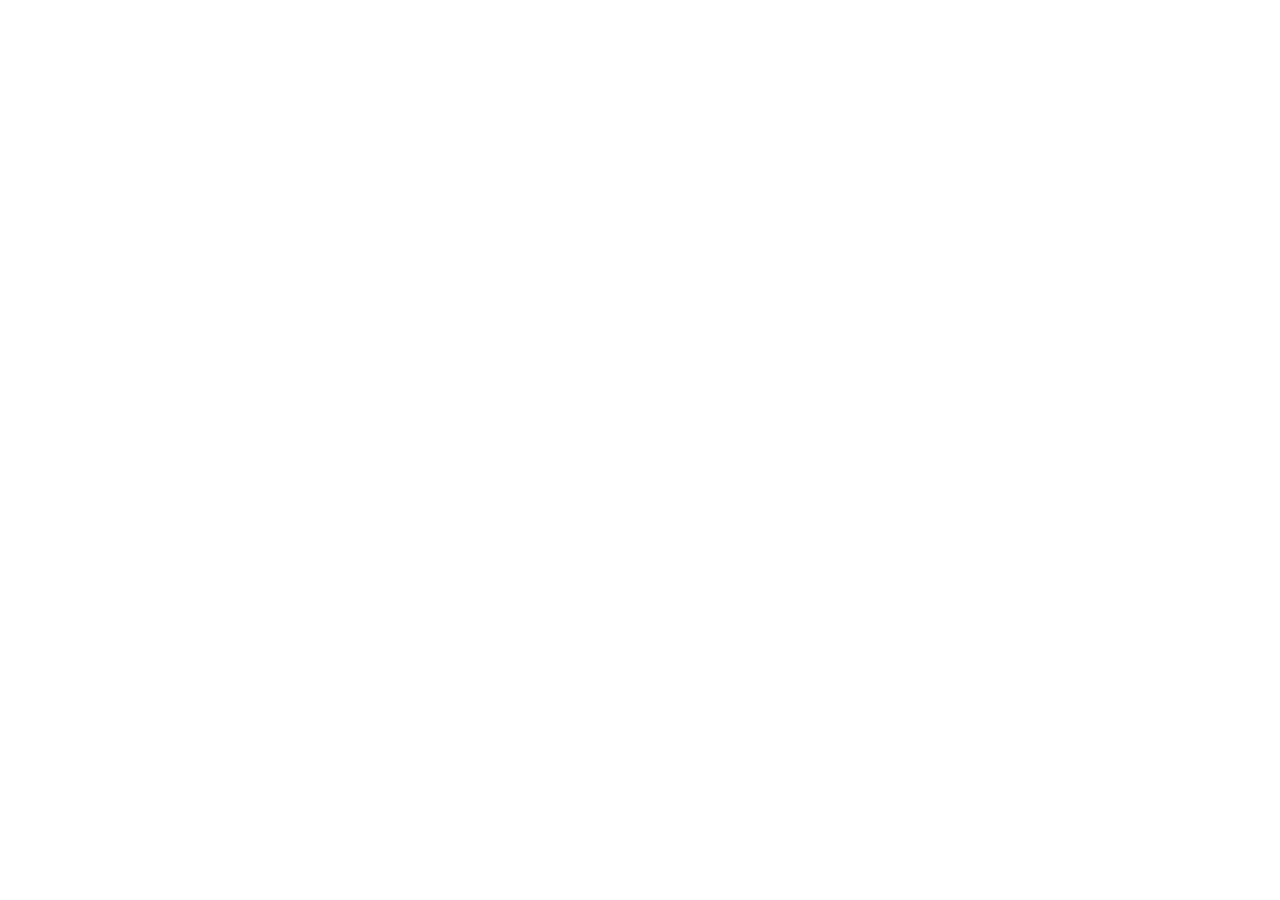
==== contacto.html @ 847147ae "feat: proyecto base" ====
<!DOCTYPE html>
<html lang="es">
<head>
    <meta charset="UTF-8">
    <meta name="viewport" content="width=device-width, initial-scale=1.0">
    <title>Contacto | SaludVida Hospital</title>
    <link rel="stylesheet" href="css/styles.css">
</head>
<body>

</body>
</html>
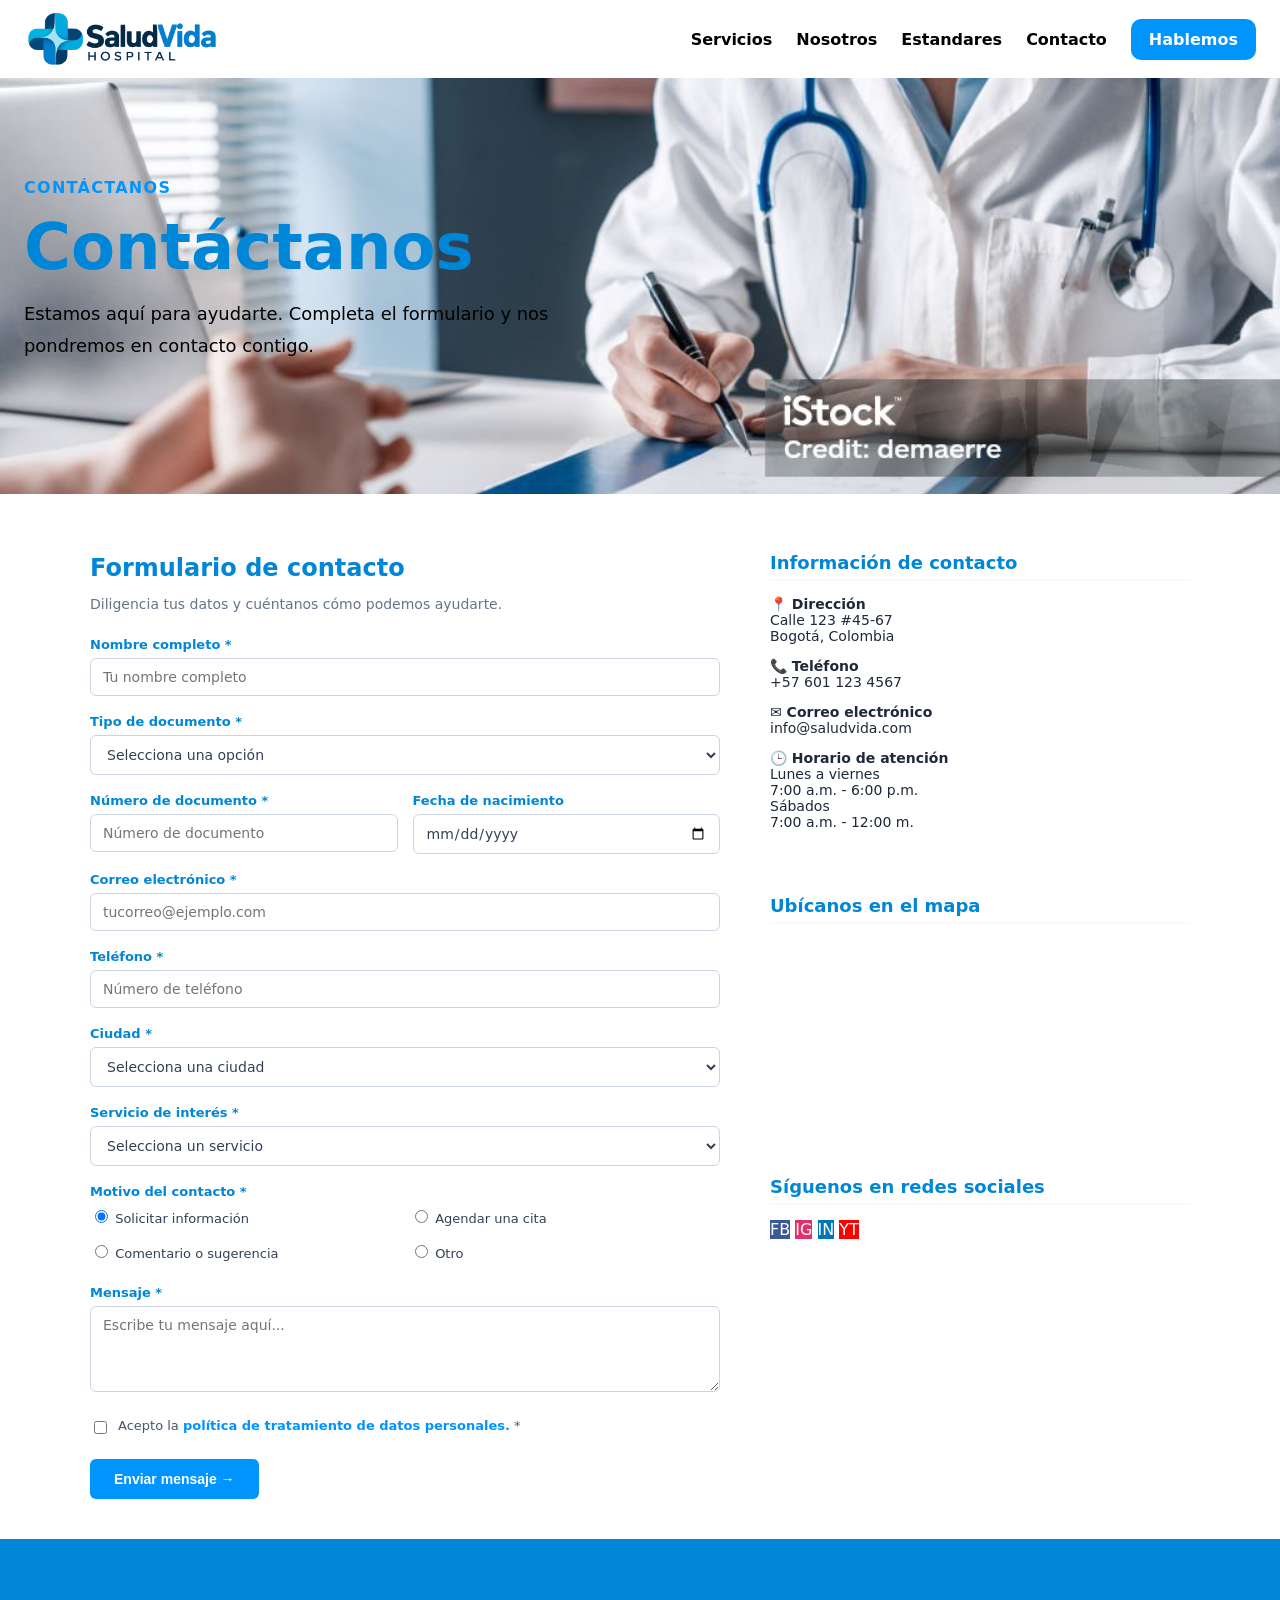
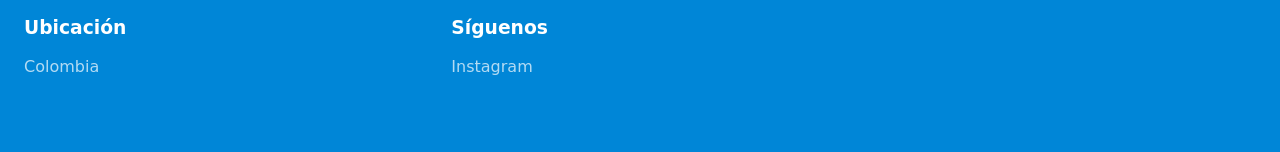
==== commit 310fec61: "examen me toco con git hub" ====
--- a/contacto.html
+++ b/contacto.html
@@ -7,6 +7,317 @@
     <link rel="stylesheet" href="css/styles.css">
 </head>
 <body>
-
-</body>
-</html>
+    <header class="header">
+        <div class="container header-container">
+
+            <a class="brand" href="index.html">
+                <img src="img/logos/logo-saludvida-header.png" />
+
+            </a>
+            <nav class="nav" aria-label="Navegación principal">
+                <a href="#servicios">Servicios</a>
+                <a href="#nosotros">Nosotros</a>
+                <a href="#estandares">Estandares</a>
+                <a href="#contacto">Contacto</a>
+                <a class="nav-cta" href="#contacto">Hablemos</a>
+            </nav>
+        </div>
+    </header>
+    <!-- Sección Hero / Banner Principal (Recicla por completo tus clases .hero y .hero-grid) -->
+    <section class="hero">
+        <div class="container hero-grid">
+            <div class="hero-text">
+                <span class="eyebrow">CONTÁCTANOS</span>
+                <h1>Contáctanos</h1>
+                <p class="hero-description">Estamos aquí para ayudarte. Completa el formulario y nos pondremos en contacto contigo.</p>
+            </div>
+        </div>
+    </section>
+
+    <!-- Cuerpo Principal: Contenedor con distribución asimétrica en dos columnas -->
+    <!-- CONTENEDOR PRINCIPAL EN DOS COLUMNAS -->
+    <main class="seccion-contacto-unificada">
+
+        <!-- COLUMNA IZQUIERDA: FORMULARIO -->
+        <section class="columna-formulario">
+            <h2>Formulario de contacto</h2>
+            <p class="instruccion-sub">Diligencia tus datos y cuéntanos cómo podemos ayudarte.</p>
+
+            <form action="#" method="POST">
+                <div class="grupo-campo">
+                    <label for="nombre_completo">Nombre completo *</label>
+                    <input type="text" id="nombre_completo" required placeholder="Tu nombre completo">
+                </div>
+
+                <div class="fila-campos-dobles">
+                    <div class="grupo-campo">
+                        <label for="tipo_documento">Tipo de documento *</label>
+                        <select id="tipo_documento" required>
+                            <option value="" disabled selected>Selecciona una opción</option>
+                            <option value="cc">Cédula de Ciudadanía</option>
+                            <option value="ce">Cédula de Extranjería</option>
+                        </select>
+                    </div>
+                </div>
+
+                <div class="fila-campos-dobles">
+                    <div class="grupo-campo">
+                        <label for="num_documento">Número de documento *</label>
+                        <input type="text" id="num_documento" required placeholder="Número de documento">
+                    </div>
+                    <div class="grupo-campo">
+                        <label for="fecha_nacimiento">Fecha de nacimiento</label>
+                        <input type="date" id="fecha_nacimiento">
+                    </div>
+                </div>
+
+                <div class="grupo-campo">
+                    <label for="correo_electronico">Correo electrónico *</label>
+                    <input type="email" id="correo_electronico" required placeholder="tucorreo@ejemplo.com">
+                </div>
+
+                <div class="grupo-campo">
+                    <label for="telefono_contacto">Teléfono *</label>
+                    <input type="tel" id="telefono_contacto" required placeholder="Número de teléfono">
+                </div>
+
+                <div class="grupo-campo">
+                    <label for="ciudad_seleccion">Ciudad *</label>
+                    <select id="ciudad_seleccion" required>
+                        <option value="" disabled selected>Selecciona una ciudad</option>
+                        <option value="bogota">Bogotá</option>
+                        <option value="pasto">Pasto</option>
+                    </select>
+                </div>
+
+                <div class="grupo-campo">
+                    <label for="servicio_interes">Servicio de interés *</label>
+                    <select id="servicio_interes" required>
+                        <option value="" disabled selected>Selecciona un servicio</option>
+                        <option value="consulta">Consulta General</option>
+                        <option value="urgencias">Urgencias</option>
+                    </select>
+                </div>
+
+                <div class="grupo-campo">
+                    <label>Motivo del contacto *</label>
+                    <div class="cuadricola-radios">
+                        <label class="opcion-radio"><input type="radio" name="motivo" checked> Solicitar información</label>
+                        <label class="opcion-radio"><input type="radio" name="motivo"> Agendar una cita</label>
+                        <label class="opcion-radio"><input type="radio" name="motivo"> Comentario o sugerencia</label>
+                        <label class="opcion-radio"><input type="radio" name="motivo"> Otro</label>
+                    </div>
+                </div>
+
+                <div class="grupo-campo">
+                    <label for="mensaje_texto">Mensaje *</label>
+                    <textarea id="mensaje_texto" rows="4" placeholder="Escribe tu mensaje aquí..."></textarea>
+                </div>
+
+                <div class="grupo-checkbox">
+                    <input type="checkbox" id="acepto_politica" required>
+                    <label for="acepto_politica">Acepto la <a href="#">política de tratamiento de datos personales.</a> *</label>
+                </div>
+
+                <button type="submit" class="boton-enviar-formulario">Enviar mensaje &rarr;</button>
+            </form>
+        </section>
+
+        <!-- COLUMNA DERECHA: SIDEBAR DE INFORMACIÓN -->
+        <aside class="columna-informacion">
+            <div class="bloque-datos-contacto">
+                <h3>Información de contacto</h3>
+                <p><strong>📍 Dirección</strong><br><span class="texto-secundario">Calle 123 #45-67<br>Bogotá, Colombia</span></p>
+                <p><strong>📞 Teléfono</strong><br><span class="texto-secundario">+57 601 123 4567</span></p>
+                <p><strong>✉️ Correo electrónico</strong><br><span class="texto-secundario">info@saludvida.com</span></p>
+                <p><strong>🕒 Horario de atención</strong><br><span class="texto-secundario">Lunes a viernes<br>7:00 a.m. - 6:00 p.m.<br>Sábados<br>7:00 a.m. - 12:00 m.</span></p>
+            </div>
+
+            <div class="bloque-mapa-ubicacion">
+                <h3>Ubícanos en el mapa</h3>
+                <div class="marcador-mapa-borde">
+                    <iframe src="https://google.com" width="100%" height="180" style="border:0;" allowfullscreen="" loading="lazy"></iframe>
+                </div>
+            </div>
+
+            <div class="bloque-redes-enlaces">
+                <h3>Síguenos en redes sociales</h3>
+                <div class="contenedor-botones-redes">
+                    <a href="#" class="btn-red-social" style="background-color: #3b5998; color: white;">FB</a>
+                    <a href="https://instagram.com" target="_blank" rel="noopener noreferrer" class="btn-red-social" style="background-color: #e1306c; color: white;">IG</a>
+                    <a href="#" class="btn-red-social" style="background-color: #0077b5; color: white;">IN</a>
+                    <a href="#" class="btn-red-social" style="background-color: #ff0000; color: white;">YT</a>
+                </div>
+            </div>
+        </aside>
+        </main>
+
+        <footer class="footer" id="contacto">
+            <div class="container footer-grid">
+                <section><h3>Ubicación</h3><p>Colombia</p></section>
+                <section>
+                    <h3>Síguenos</h3>
+                    <a href="https://www.instagram.com/axel__under/" target="_blank" rel="noopener noreferrer">Instagram</a>
+                </section>
+            </div>
+        </footer>
+
+
+        <!-- ESTILOS INTERNOS LOCALIZADOS (Evitan dañar el resto del sitio) -->
+        <style>
+            .seccion-contacto-unificada {
+                display: flex;
+                gap: 50px;
+                max-width: 1140px;
+                margin: 40px auto;
+                padding: 0 20px;
+                font-family: 'Segoe UI', system-ui, sans-serif;
+                color: #1e293b;
+            }
+
+            .columna-formulario {
+                flex: 1.2;
+            }
+
+            .columna-informacion {
+                flex: 0.8;
+                display: flex;
+                flex-direction: column;
+                gap: 35px;
+            }
+
+            .columna-formulario h2 {
+                color: #0086d7; /* Tu color --navy */
+                font-size: 24px;
+                margin-bottom: 4px;
+            }
+
+            .instruccion-sub {
+                color: #64748b;
+                font-size: 14px;
+                margin-bottom: 25px;
+            }
+
+            .grupo-campo {
+                margin-bottom: 18px;
+            }
+
+            .fila-campos-dobles {
+                display: flex;
+                gap: 15px;
+            }
+
+                .fila-campos-dobles .grupo-campo {
+                    flex: 1;
+                }
+
+            .columna-formulario label {
+                display: block;
+                font-weight: 700;
+                margin-bottom: 6px;
+                font-size: 13px;
+                color: #0086d7;
+            }
+
+            .columna-formulario input[type="text"],
+            .columna-formulario input[type="email"],
+            .columna-formulario input[type="tel"],
+            .columna-formulario input[type="date"],
+            .columna-formulario select,
+            .columna-formulario textarea {
+                width: 100%;
+                padding: 10px 12px;
+                border: 1px solid #cbd5e1;
+                border-radius: 6px;
+                font-size: 14px;
+                color: #334155;
+                background-color: #ffffff;
+                box-sizing: border-box;
+                font-family: inherit;
+            }
+
+                .columna-formulario input:focus,
+                .columna-formulario select:focus,
+                .columna-formulario textarea:focus {
+                    outline: none;
+                    border-color: #0094ff; /* Tu color --primary */
+                    box-shadow: 0 0 0 3px rgba(0, 148, 255, 0.12);
+                }
+
+            .cuadricola-radios {
+                display: grid;
+                grid-template-columns: 1fr 1fr;
+                gap: 10px;
+                margin-top: 8px;
+            }
+
+            .opcion-radio {
+                font-weight: 500 !important;
+                font-size: 13px;
+                color: #334155 !important;
+                display: flex;
+                align-items: center;
+                gap: 6px;
+                cursor: pointer;
+            }
+
+            .grupo-checkbox {
+                display: flex;
+                align-items: flex-start;
+                gap: 8px;
+                margin-top: 22px;
+                font-size: 13px;
+            }
+
+                .grupo-checkbox input {
+                    margin-top: 3px;
+                }
+
+                .grupo-checkbox label {
+                    font-weight: 500;
+                    color: #475569;
+                }
+
+                .grupo-checkbox a {
+                    color: #0094ff;
+                    text-decoration: none;
+                    font-weight: 600;
+                }
+
+            .boton-enviar-formulario {
+                background-color: #0094ff;
+                color: #ffffff;
+                border: none;
+                padding: 12px 24px;
+                font-size: 14px;
+                font-weight: 700;
+                border-radius: 6px;
+                cursor: pointer;
+                margin-top: 20px;
+                transition: background-color 0.2s;
+            }
+
+                .boton-enviar-formulario:hover {
+                    background-color: #0086d7;
+                }
+
+            /* ESTILOS LATERALES */
+            .columna-informacion h3 {
+                color: #0086d7;
+                font-size: 18px;
+                margin-bottom: 15px;
+                border-bottom: 2px solid #f8faff;
+                padding-bottom: 6px;
+            }
+
+            .columna-informacion p {
+                font-size: 14px;
+                margin-bottom: 12px;
+                <footer class="footer" id="contacto"> <div class="container footer-grid"> <section><h3>Ubicación</h3><p>Colombia</p></section> <section> <h3>Síguenos</h3> <a href="https://www.instagram.com/axel__under/" target="_blank" rel="noopener noreferrer">Instagram</a> </section> </div> </footer> <footer class="footer" id="contacto"> <div class="container footer-grid"> <section><h3>Ubicación</h3><p>Colombia</p></section> <section> <h3>Síguenos</h3> <a href="https://www.instagram.com/axel__under/" target="_blank" rel="noopener noreferrer">Instagram</a> </section> </div> </footer> <footer class="footer" id="contacto"> <div class="container footer-grid"> <section><h3>Ubicación</h3><p>Colombia</p></section> <section> <h3>Síguenos</h3> <a href="https://www.instagram.com/axel__under/" target="_blank" rel="noopener noreferrer">Instagram</a> </section> </div> </footer> <footer class="footer" id="contacto"> <div class="container footer-grid"> <section><h3>Ubicación</h3><p>Colombia</p></section> <section> <h3>Síguenos</h3> <a href="https://www.instagram.com/axel__under/" target="_blank" rel="noopener noreferrer">Instagram</a> </section> </div> </footer> <footer class="footer" id="contacto"> <div class="container footer-grid"> <section><h3>Ubicación</h3><p>Colombia</p></section> <section> <h3>Síguenos</h3> <a href="https://www.instagram.com/axel__under/" target="_blank" rel="noopener noreferrer">Instagram</a> </section> </div> </footer> <footer class="footer" id="contacto"> <div class="container footer-grid"> <section><h3>Ubicación</h3><p>Colombia</p></section> <section> <h3>Síguenos</h3> <a href="https://www.instagram.com/axel__under/" target="_blank" rel="noopener noreferrer">Instagram</a> </section> </div> </footer> <footer class="footer" id="contacto"> <div class="container footer-grid"> <section><h3>Ubicación</h3><p>Colombia</p></section> <section> <h3>Síguenos</h3> <a href="https://www.instagram.com/axel__under/" target="_blank" rel="noopener noreferrer">Instagram</a> </section> </div> </footer> <footer class="footer" id="contacto"> <div class="container footer-grid"> <section><h3>Ubicación</h3><p>Colombia</p></section> <section> <h3>Síguenos</h3> <a href="https://www.instagram.com/axel__under/" target="_blank" rel="noopener noreferrer">Instagram</a> </section> </div> </footer> <footer class="footer" id="contacto"> <div class="container footer-grid"> <section><h3>Ubicación</h3><p>Colombia</p></section> <section> <h3>Síguenos</h3> <a href="https://www.instagram.com/axel__under/" target="_blank" rel="noopener noreferrer">Instagram</a> </section> </div> </footer>
+
+
+
+
+
+
+
--- a/css/styles.css
+++ b/css/styles.css
@@ -0,0 +1,728 @@
+:root {
+    --primary: #0094ff;
+    --primary-hover: #0094ff;
+    --primary-light: #ffffff;
+    --navy: #0086d7;
+    --text: #000000;
+    --muted: # --border: rgba(255,255,255,.7);
+    --soft: #f8faff;
+    --radius: 14px;
+    --container: 1240px;
+    --shadow: 0 20px 50px rgba(15, 40, 80, .08);
+}
+
+* {
+    box-sizing: border-box;
+}
+
+html {
+    scroll-behavior: smooth;
+}
+
+body {
+    margin: 0;
+    font-family: Inter, system-ui, -apple-system, BlinkMacSystemFont, "Segoe UI", sans-serif;
+    color: var(--text);
+    background: #fff;
+}
+
+a {
+    color: inherit;
+    text-decoration: none;
+}
+
+.container {
+    width: min(calc(100% - 48px), var(--container));
+    margin-inline: auto;
+}
+
+.header {
+    position: sticky;
+    top: 0;
+    z-index: 1000;
+    background: rgba(255, 255, 255, .96);
+    border-bottom: 1px solid var(--border);
+    backdrop-filter: blur(14px);
+}
+
+.header-container {
+    min-height: 78px;
+    display: flex;
+    align-items: center;
+    justify-content: space-between;
+    gap: 28px;
+}
+
+.header img {
+    height: 40%;
+    width: 30%;
+}
+
+.brand-name {
+    font-weight: 800;
+    font-size: 1.2rem;
+    color: var(--navy);
+    text-align:left;
+}
+
+    .brand-name span {
+        color: var(--primary);
+    }
+
+
+.nav {
+    display: flex;
+    align-items: center;
+    gap: 24px;
+}
+
+    .nav a {
+        color: var(--muted);
+        font-weight: 600;
+    }
+
+        .nav a:hover {
+            color: var(--primary);
+        }
+
+.nav-cta {
+    padding: 11px 18px;
+    border-radius: 10px;
+    background: var(--primary);
+    color: #fff !important;
+}
+
+.hero {
+    padding: 100px 0 115px;
+    overflow: hidden;
+    background-image: url(../img/img_hero.jpg) ;
+    background-size: cover;
+    background-position: center;
+    background-repeat: no-repeat;
+}
+
+
+.hero-grid {
+    display: grid;
+    grid-template-columns: minmax(0, 1.08fr) minmax(380px, .92fr);
+    align-items: center;
+    gap: 80px;
+}
+
+.eyebrow {
+    color: var(--primary);
+    font-weight: 800;
+    letter-spacing: .08em;
+}
+
+.hero h1 {
+    margin: 18px 0 0;
+    color: var(--navy);
+    font-size: clamp(3.2rem, 5vw, 5rem);
+    line-height: 1.02;
+}
+
+    .hero h1 span {
+        color: var(--primary);
+    }
+
+.hero-description {
+    color: var(--muted);
+    font-size: 1.12rem;
+    line-height: 1.75;
+}
+
+.hero-actions {
+    display: flex;
+    flex-wrap: wrap;
+    gap: 14px;
+    margin-top: 30px;
+}
+
+.primary-action, .secondary-action {
+    padding: 14px 20px;
+    border-radius: 10px;
+    font-weight: 700;
+}
+
+.primary-action {
+    background: var(--primary);
+    color: #fff;
+}
+
+.secondary-action {
+    border: 1px solid var(--border);
+}
+
+.security-visual {
+    min-height: 430px;
+    display: grid;
+    place-items: center;
+    background: var(--primary-light);
+    border-radius: 28px;
+    color: var(--primary);
+    font-weight: 900;
+    text-align: center;
+    font-size: 50px;
+}
+
+.security-visual img {
+    width:100%;
+    height:100%;
+}
+
+.services {
+    padding: 10px;
+    background: var(--soft);
+}
+
+.section-heading {
+    max-width: 760px;
+    margin-bottom: 40px;
+}
+
+.section-label {
+    color: var(--primary);
+    font-weight: 800;
+    letter-spacing: .08em;
+}
+
+.section-heading h2 {
+    color: var(--navy);
+    font-size: 2.5rem;
+    margin: 12px 0;
+}
+
+.section-heading p {
+    color: var(--muted);
+    line-height: 1.7;
+}
+
+.services-grid {
+    display: flex;
+    flex-direction: row;
+    gap: 24px;
+    justify-content: space-between;
+}
+
+.service-card {
+    display: flex;
+    flex-direction: column;
+    padding: 10px;
+    border: 1px solid var(--text);
+    border-radius: var(--radius);
+    background: #ffffff;
+    transition: .2s;
+    flex: 1;
+}
+.service-card {
+    display: flex;
+    flex-direction: column;
+    padding: 10px;
+    border: 1px solid var(--text);
+    border-radius: var(--radius);
+    background: #ffffff;
+    transition: .2s;
+    flex: 1;
+}
+
+    .service-card:hover {
+        transform: translateY(-5px);
+        box-shadow: var(--shadow);
+    }
+
+.tag-list1 {
+    display: flex;
+    flex-wrap: wrap;
+    gap: 8px;
+    margin-top: 20px;
+    flex: 1;
+}
+
+    .tag-list span {
+        padding: 7px 10px;
+        background: var(--navy);
+        border-radius: 999px;
+        color: var(--text);
+        position:center;
+        text-align:center;
+    }
+.tag-list1 span {
+    padding: 7px 10px;
+    background: var(--navy);
+    border-radius: 999px;
+    color: var(--text);
+    position: center;
+    text-align: center;
+}
+
+.tag-list img {
+    height:70%;
+    width:100%;
+}
+.tag-list1 img {
+    height: 60%;
+    width: 100%;
+}
+.tag-list h3 {
+        color: var(--text);
+        position: center;
+        text-align: center;
+}
+.tag-list1 h3 {
+    color: var(--text);
+    position: center;
+    text-align: center;
+}
+.card-links {
+    display: grid;
+    gap: 10px;
+    margin-top: auto;
+    padding-top: 28px;
+}
+
+
+.standards {
+    padding: 45px 0;
+    background: var(--primary-light);
+}
+
+.standards-grid {
+    display: grid;
+    grid-template-columns: repeat(4, 1fr);
+    gap: 12px;
+}
+
+.standard {
+    min-height: 82px;
+    display: grid;
+    place-items: center;
+    border: 1px solid var(--border);
+    border-radius: 12px;
+    font-weight: 800;
+    background: var(--navy);
+}
+
+.about {
+    padding: 95px 0;
+}
+
+
+.cta {
+    padding: 80px 0;
+}
+
+.cta-box {
+    display: flex;
+    align-items: center;
+    justify-content: space-between;
+    gap: 40px;
+    padding: 42px;
+    border-radius: 20px;
+    background: var(--navy);
+    color: #fff;
+}
+
+    .cta-box h2 {
+        margin: 10px 0 0;
+        max-width: 780px;
+    }
+
+.cta-button {
+    padding: 14px 20px;
+    border-radius: 10px;
+    background: var(--primary);
+    color: #fff;
+    font-weight: 800;
+    white-space: nowrap;
+}
+
+.footer {
+    padding: 60px 0;
+    background: var(--navy);
+    color: #fff;
+}
+
+.footer-grid {
+    display: grid;
+    grid-template-columns: repeat(3, 1fr);
+    gap: 50px;
+}
+
+.footer p, .footer a {
+    color: rgba(255,255,255,.7);
+}
+
+@media (max-width: 1024px) {
+    .hero-grid {
+        grid-template-columns: 1fr;
+    }
+}
+
+@media (max-width: 800px) {
+    .header-container {
+        align-items: flex-start;
+        flex-direction: column;
+        padding-block: 16px;
+    }
+
+    .nav {
+        flex-wrap: wrap;
+    }
+
+    .services-grid, .standards-grid, .footer-grid {
+        grid-template-columns: 1fr;
+    }
+
+    .cta-box {
+        align-items: flex-start;
+        flex-direction: column;
+    }
+}
+
+@media (max-width: 640px) {
+    .container {
+        width: min(calc(100% - 28px), var(--container));
+    }
+
+    .hero {
+        padding: 70px 0;
+    }
+
+        .hero h1 {
+            font-size: 2.75rem;
+        }
+
+    .service-card {
+        padding: 26px;
+    }
+}
+
+
+.service-hero {
+    padding: 90px 0;
+    background: var(--soft);
+}
+
+.service-hero-grid {
+    display: grid;
+    grid-template-columns: 1.1fr .9fr;
+    gap: 70px;
+    align-items: center;
+}
+
+.service-category {
+    color: var(--primary);
+    font-weight: 800;
+    letter-spacing: .08em;
+}
+
+.service-hero h1 {
+    margin: 12px 0;
+    color: var(--navy);
+    font-size: 4rem;
+}
+
+.service-hero h2 {
+    color: var(--navy);
+    font-size: 1.5rem;
+}
+
+.service-hero p {
+    color: var(--muted);
+    line-height: 1.75;
+}
+
+.service-visual {
+    min-height: 300px;
+    display: grid;
+    place-items: center;
+    border-radius: 24px;
+    background: var(--primary-light);
+    color: var(--primary);
+    font-size: 4rem;
+    font-weight: 900;
+}
+
+    .service-visual img {
+        width: 350px;
+        height: 250px;
+    }
+
+@media (max-width: 1024px) {
+    .service-hero-grid {
+        grid-template-columns: 1fr;
+    }
+}
+
+
+.service-section {
+    padding: 85px 0;
+}
+
+.service-section-soft {
+    background: var(--soft);
+}
+
+.feature-grid {
+    display: grid;
+    grid-template-columns: repeat(3, minmax(0,1fr));
+    gap: 20px;
+}
+
+.feature-card {
+    padding: 28px;
+    border: 1px solid var(--border);
+    border-radius: var(--radius);
+    background: var(--navy);
+}
+
+.steps {
+    display: grid;
+    grid-template-columns: repeat(4, minmax(0,1fr));
+    gap: 20px;
+}
+
+.step {
+    padding-top: 20px;
+    border-top: 2px solid var(--primary);
+    background: var(--navy)
+}
+
+    .step span {
+        color: var(--primary-light);
+        font-weight: 800;
+    }
+
+@media (max-width: 1024px) {
+    .feature-grid {
+        grid-template-columns: 1fr;
+    }
+
+    .steps {
+        grid-template-columns: repeat(2, 1fr);
+    }
+}
+
+@media (max-width: 640px) {
+    .steps {
+        grid-template-columns: 1fr;
+    }
+}
+
+.form{
+
+}
+.form-grid{
+   grid-auto-rows:auto;
+}
+
+
+
+.noticias-seccion {
+    max-width: 1200px;
+    margin: 40px auto;
+    padding: 0 20px;
+    font-family: 'Segoe UI', Tahoma, Geneva, Verdana, sans-serif;
+}
+
+.noticias-header {
+    display: flex;
+    justify-content: space-between;
+    align-items: center;
+    margin-bottom: 24px;
+}
+
+    .noticias-header h2 {
+        color: #0f172a;
+        font-size: 24px;
+        margin: 0;
+    }
+
+.ver-todas {
+    color: #0284c7;
+    text-decoration: none;
+    font-weight: 600;
+}
+
+
+.services-grid {
+    display: flex;
+    flex-direction: row;
+    flex-wrap: wrap; 
+    gap: 24px;
+    justify-content: space-between;
+}
+
+.noticia-card {
+    flex: 1;
+    min-width: 280px;
+    background-color: #ffffff;
+    border-radius: 12px;
+    overflow: hidden;
+    display: flex;
+    flex-direction: column;
+    box-shadow: 0 4px 12px rgba(0, 0, 0, 0.03); 
+}
+
+
+.card-image img {
+    width: 100%;
+    height: 180px;
+    object-fit: cover; 
+    display: block;
+}
+
+.card-content {
+    padding: 20px;
+    display: flex;
+    flex-direction: column;
+    flex-grow: 1; 
+
+
+.categoria {
+    font-size: 11px;
+    font-weight: 700;
+    letter-spacing: 0.5px;
+    margin-bottom: 8px;
+    display: inline-block;
+}
+
+
+.institucional {
+    color: #38bdf8;
+}
+
+.salud {
+    color: #0284c7;
+}
+
+.comunidad {
+    color: #1e3a8a;
+}
+
+
+.card-content h3 {
+    color: #1e293b;
+    font-size: 16px;
+    margin: 0 0 10px 0;
+    line-height: 1.4;
+}
+
+.card-content p {
+    color: #64748b;
+    font-size: 14px;
+    margin: 0 0 20px 0;
+    line-height: 1.5;
+    flex-grow: 1; 
+}
+
+
+.card-footer {
+    display: flex;
+    justify-content: space-between;
+    align-items: center;
+    padding-top: 12px;
+}
+
+
+<style >
+/* --- CORRECCI�N EN DOS COLUMNAS DE EMERGENCIA --- */
+.main-layout {
+    display: flex;
+    gap: 50px;
+    margin: 50px auto;
+    max-width: 1200px;
+    padding: 0 20px;
+    font-family: sans-serif;
+}
+
+.form-section {
+    flex: 1.3;
+}
+
+.sidebar {
+    flex: 0.7;
+    display: flex;
+    flex-direction: column;
+    gap: 35px;
+}
+
+/* --- CAMPOS DEL FORMULARIO --- */
+.form-group {
+    margin-bottom: 20px;
+}
+
+.form-row {
+    display: flex;
+    gap: 20px;
+}
+
+    .form-row .form-group {
+        flex: 1;
+    }
+
+.form-section label {
+    display: block;
+    font-weight: 700;
+    margin-bottom: 8px;
+    font-size: 14px;
+    color: #0086d7; /* Usando tu variable --navy */
+}
+
+.form-section input[type="text"],
+.form-section input[type="email"],
+.form-section input[type="tel"],
+.form-section input[type="date"],
+.form-section select,
+.form-section textarea {
+    width: 100%;
+    padding: 12px;
+    border: 1px solid rgba(0, 0, 0, 0.15);
+    border-radius: 8px;
+    font-size: 14px;
+    box-sizing: border-box;
+}
+
+/* --- RADIO BUTTONS EN FILA --- */
+.radio-grid {
+    display: flex;
+    flex-wrap: wrap;
+    gap: 15px;
+    margin-top: 10px;
+}
+
+.radio-label {
+    display: flex;
+    align-items: center;
+    gap: 6px;
+    font-size: 14px;
+    cursor: pointer;
+}
+
+/* --- BOT�N ENVIAR --- */
+.btn-submit {
+    background-color: #0094ff; /* Usando tu variable --primary */
+    color: #ffffff;
+    border: none;
+    padding: 14px 28px;
+    font-size: 15px;
+    font-weight: 700;
+    border-radius: 8px;
+    cursor: pointer;
+    margin-top: 20px;
+}
+
+    .btn-submit:hover {
+        background-color: #0086d7;
+    }
+
+/* --- RESPONSIVO PARA CELULARES --- */
+@media (max-width: 768px) {
+    .main-layout, .form-row {
+        flex-direction: column;
+        gap: 20px;
+    }
+}
+
+</style >
